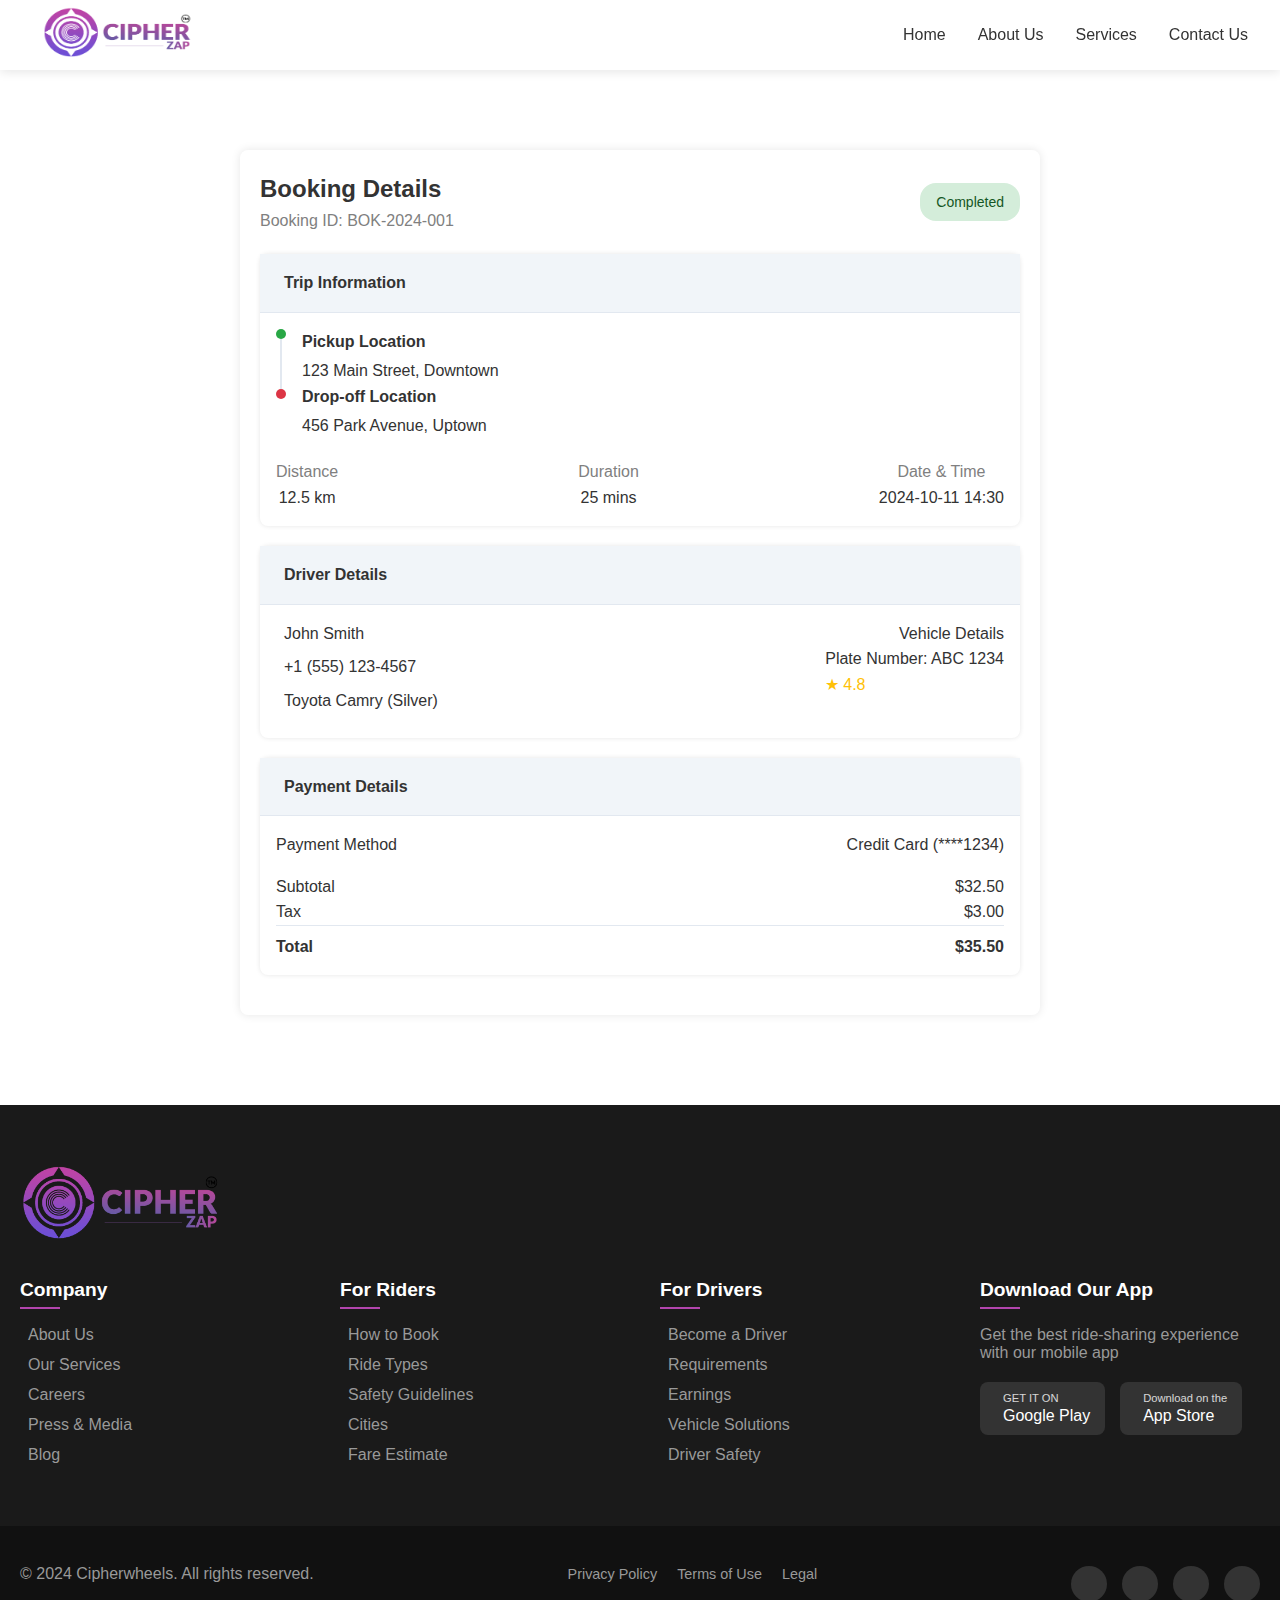
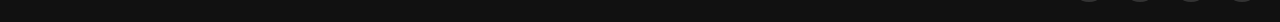
==== oderdetail.html @ d7871012 "first commit" ====
<!DOCTYPE html>
<html lang="en">
<head>
    <meta charset="UTF-8">
    <meta name="viewport" content="width=device-width, initial-scale=1.0">
    <title>cipher wheels</title>
    <link rel="stylesheet" href="styles.css">
</head>
<body>
     <!-- navbar section -->
     <nav class="wheels-navbar">
        <div class="wheels-navbar-container">
            <div class="wheels-navbar-logo">

             
                    <a href="index.html"  class="wheels-navbar-logo-text">
                    <img style="width: 150px; height: 50px;" src="./images/cipherwheels logo.png" alt="">
                </a>
            </div>

            <div class="wheels-navbar-links">
                <a href="#">Home</a>
                <a href="index.html#about-us">About Us</a>
                <a href="index.html#services">Services</a>
                <a href="contact.html">Contact Us</a>
            </div>

            <button class="wheels-navbar-hamburger">
                <span></span>
                <span></span>
                <span></span>
            </button>
        </div>
    </nav>
    <!-- navbar section -->
    <section class="booking-detail-container-main">
        <div class="booking-detail-container">
            <!-- Header Section -->
            <div class="booking-detail-header">
              <div>
                <h1>Booking Details</h1>
                <p class="booking-detail-booking-id">Booking ID: BOK-2024-001</p>
              </div>
              <div class="booking-detail-status booking-detail-completed">Completed</div>
            </div>
        
            <!-- Trip Details Card -->
            <div class="booking-detail-card">
              <div class="booking-detail-card-header">
                <i class="fas fa-map-pin"></i>
                <span>Trip Information</span>
              </div>
              <div class="booking-detail-card-content">
                <div class="booking-detail-trip-info">
                  <div class="booking-detail-trip-locations">
                    <div class="booking-detail-location-indicator">
                      <div class="booking-detail-dot booking-detail-green"></div>
                      <div class="booking-detail-line"></div>
                      <div class="booking-detail-dot booking-detail-red"></div>
                    </div>
                    <div class="booking-detail-location-details">
                      <div class="booking-detail-pickup">
                        <p class="booking-detail-location-label">Pickup Location</p>
                        <p>123 Main Street, Downtown</p>
                      </div>
                      <div class="booking-detail-dropoff">
                        <p class="booking-detail-location-label">Drop-off Location</p>
                        <p>456 Park Avenue, Uptown</p>
                      </div>
                    </div>
                  </div>
                  <div class="booking-detail-trip-summary">
                    <div class="booking-detail-summary-item">
                      <p class="booking-detail-label">Distance</p>
                      <p>12.5 km</p>
                    </div>
                    <div class="booking-detail-summary-item">
                      <p class="booking-detail-label">Duration</p>
                      <p>25 mins</p>
                    </div>
                    <div class="booking-detail-summary-item">
                      <p class="booking-detail-label">Date & Time</p>
                      <p>2024-10-11 14:30</p>
                    </div>
                  </div>
                </div>
              </div>
            </div>
        
            <!-- Driver Details Card -->
            <div class="booking-detail-card">
              <div class="booking-detail-card-header">
                <i class="fas fa-user"></i>
                <span>Driver Details</span>
              </div>
              <div class="booking-detail-card-content">
                <div class="booking-detail-driver-details">
                  <div class="booking-detail-driver-info">
                    <div class="booking-detail-driver-item">
                      <i class="fas fa-user"></i>
                      <span>John Smith</span>
                    </div>
                    <div class="booking-detail-driver-item">
                      <i class="fas fa-phone"></i>
                      <span>+1 (555) 123-4567</span>
                    </div>
                    <div class="booking-detail-driver-item">
                      <i class="fas fa-car"></i>
                      <span>Toyota Camry (Silver)</span>
                    </div>
                  </div>
                  <div class="booking-detail-vehicle-details">
                    <p class="booking-detail-label">Vehicle Details</p>
                    <p>Plate Number: ABC 1234</p>
                    <div class="booking-detail-rating">
                      <span class="booking-detail-star">★</span>
                      <span>4.8</span>
                    </div>
                  </div>
                </div>
              </div>
            </div>
        
            <!-- Payment Details Card -->
            <div class="booking-detail-card">
              <div class="booking-detail-card-header">
                <i class="fas fa-credit-card"></i>
                <span>Payment Details</span>
              </div>
              <div class="booking-detail-card-content">
                <div class="booking-detail-payment-info">
                  <div class="booking-detail-payment-method">
                    <span>Payment Method</span>
                    <span>Credit Card (****1234)</span>
                  </div>
                  <div class="booking-detail-payment-summary">
                    <div class="booking-detail-summary-item">
                      <span>Subtotal</span>
                      <span>$32.50</span>
                    </div>
                    <div class="booking-detail-summary-item">
                      <span>Tax</span>
                      <span>$3.00</span>
                    </div>
                    <div class="booking-detail-summary-item booking-detail-total">
                      <span>Total</span>
                      <span>$35.50</span>
                    </div>
                  </div>
                </div>
              </div>
            </div>
        
          </div>
    </section>

     <!-- footer section -->
     <footer class="footer">
        <div class="footer-container">
            <div class="footer-logo">


                <img style="width: 200px;" src="./images/cipherwheels logo.png" alt="">

            </div>

            <div class="footer-top">
                <div class="footer-column">
                    <h3>Company</h3>
                    <ul class="footer-links">
                        <li><a href="#"><i class="fas fa-chevron-right"></i>About Us</a></li>
                        <li><a href="#"><i class="fas fa-chevron-right"></i>Our Services</a></li>
                        <li><a href="#"><i class="fas fa-chevron-right"></i>Careers</a></li>
                        <li><a href="#"><i class="fas fa-chevron-right"></i>Press & Media</a></li>
                        <li><a href="#"><i class="fas fa-chevron-right"></i>Blog</a></li>
                    </ul>
                </div>

                <div class="footer-column">
                    <h3>For Riders</h3>
                    <ul class="footer-links">
                        <li><a href="#"><i class="fas fa-chevron-right"></i>How to Book</a></li>
                        <li><a href="#"><i class="fas fa-chevron-right"></i>Ride Types</a></li>
                        <li><a href="#"><i class="fas fa-chevron-right"></i>Safety Guidelines</a></li>
                        <li><a href="#"><i class="fas fa-chevron-right"></i>Cities</a></li>
                        <li><a href="#"><i class="fas fa-chevron-right"></i>Fare Estimate</a></li>
                    </ul>
                </div>

                <div class="footer-column">
                    <h3>For Drivers</h3>
                    <ul class="footer-links">
                        <li><a href="#"><i class="fas fa-chevron-right"></i>Become a Driver</a></li>
                        <li><a href="#"><i class="fas fa-chevron-right"></i>Requirements</a></li>
                        <li><a href="#"><i class="fas fa-chevron-right"></i>Earnings</a></li>
                        <li><a href="#"><i class="fas fa-chevron-right"></i>Vehicle Solutions</a></li>
                        <li><a href="#"><i class="fas fa-chevron-right"></i>Driver Safety</a></li>
                    </ul>
                </div>

                <div class="footer-column">
                    <h3>Download Our App</h3>
                    <p style="color: #999; margin-bottom: 15px;">Get the best ride-sharing experience with our mobile
                        app</p>
                    <div class="footer-app-downloads">
                        <a href="#" class="footer-app-button">
                            <i class="fab fa-google-play"></i>
                            <div class="footer-button-text">
                                <div class="footer-small-text">GET IT ON</div>
                                <div class="footer-large-text">Google Play</div>
                            </div>
                        </a>
                        <a href="#" class="footer-app-button">
                            <i class="fab fa-apple"></i>
                            <div class="footer-button-text">
                                <div class="footer-small-text">Download on the</div>
                                <div class="footer-large-text">App Store</div>
                            </div>
                        </a>
                    </div>
                </div>
            </div>
        </div>

        <div class="footer-bottom">
            <div class="footer-container">
                <div class="footer-bottom-content">
                    <p style="color: #999;">&copy; 2024 Cipherwheels. All rights reserved.</p>
                    <div class="footer-bottom-links">
                        <a href="#">Privacy Policy</a>
                        <a href="#">Terms of Use</a>
                        <a href="#">Legal</a>
                    </div>
                    <div class="footer-social-links">
                        <a href="#"><i class="fab fa-facebook-f"></i></a>
                        <a href="#"><i class="fab fa-twitter"></i></a>
                        <a href="#"><i class="fab fa-instagram"></i></a>
                        <a href="#"><i class="fab fa-linkedin-in"></i></a>
                    </div>
                </div>
            </div>
        </div>
    </footer>

    <!-- footer section -->
         <!-- navbar section -->
    <script>
        // Hamburger menu functionality
        const hamburger = document.querySelector('.wheels-navbar-hamburger');
        const navLinks = document.querySelector('.wheels-navbar-links');

        hamburger.addEventListener('click', () => {
            hamburger.classList.toggle('active');
            navLinks.classList.toggle('active');
        });

        // Scroll functionality
        let lastScroll = 0;
        const navbar = document.querySelector('.wheels-navbar');

        window.addEventListener('scroll', () => {
            const currentScroll = window.pageYOffset;

            if (currentScroll <= 0) {
                navbar.classList.remove('hidden');
                return;
            }

            if (currentScroll > lastScroll && !navbar.classList.contains('hidden')) {
                // Scrolling down
                navbar.classList.add('hidden');
            } else if (currentScroll < lastScroll && navbar.classList.contains('hidden')) {
                // Scrolling up
                navbar.classList.remove('hidden');
            }

            lastScroll = currentScroll;
        });
    </script>
    <!-- navbar section -->
</body>
</html>
---- styles.css ----
@import url('https://fonts.googleapis.com/css2?family=Poppins:wght@400;600;700&display=swap');

* {
    margin: 0;
    padding: 0;
    box-sizing: border-box;
}


body {
    font-family: Arial, sans-serif;
}

.wheels-navbar {
    position: fixed;
    top: 0;
    left: 0;
    width: 100%;
    background-color: white;
    box-shadow: 0 2px 10px rgba(0, 0, 0, 0.1);
    transition: transform 0.3s ease;
    z-index: 1000;
}

.wheels-navbar.hidden {
    transform: translateY(-100%);
}

.wheels-navbar-container {
    max-width: 1400px;
    margin: 0 auto;
    padding: 0 2rem;
    display: flex;
    justify-content: space-between;
    align-items: center;
    height: 70px;
}

.wheels-navbar-logo {
    display: flex;
    align-items: center;
}

.wheels-navbar-logo-circle {
    width: 48px;
    height: 48px;
    background-color: #6b46c1;
    border-radius: 50%;
    display: flex;
    align-items: center;
    justify-content: center;
}

.wheels-navbar-logo-inner {
    width: 32px;
    height: 32px;
    background-color: white;
    border-radius: 50%;
    display: flex;
    align-items: center;
    justify-content: center;
}

.wheels-navbar-logo-dot {
    width: 16px;
    height: 16px;
    background-color: #6b46c1;
    border-radius: 50%;
}

.wheels-navbar-logo-text {
    margin-left: 10px;
    text-decoration: none;
    font-size: 24px;
    font-weight: bold;
}

.wheels-navbar-cipher {
    color: #6b46c1;
}

.wheels-navbar-zap {
    color: #333;
}

.wheels-navbar-links {
    display: flex;
    gap: 2rem;
}

.wheels-navbar-links a {
    text-decoration: none;
    color: #333;
    font-weight: 500;
    transition: color 0.3s ease;
    position: relative;
}

.wheels-navbar-links a::after {
    content: '';
    position: absolute;
    bottom: -5px;
    left: 0;
    width: 0;
    height: 2px;
    background-color: #6b46c1;
    transition: width 0.3s ease;
}

.wheels-navbar-links a:hover {
    color: #6b46c1;
}

.wheels-navbar-links a:hover::after {
    width: 100%;
}

.wheels-navbar-hamburger {
    display: none;
    cursor: pointer;
    background: none;
    border: none;
    padding: 0.5rem;
}

.wheels-navbar-hamburger span {
    display: block;
    width: 25px;
    height: 3px;
    background-color: #333;
    margin: 5px 0;
    transition: all 0.3s ease;
}

@media (max-width: 768px) {
    .wheels-navbar-links {
        display: none;
        position: absolute;
        top: 70px;
        left: 0;
        right: 0;
        background-color: white;
        padding: 1rem;
        flex-direction: column;
        gap: 1rem;
        box-shadow: 0 2px 10px rgba(0, 0, 0, 0.1);
    }

    .wheels-navbar-links.active {
        display: flex;
    }

    .wheels-navbar-hamburger {
        display: block;
    }

    .wheels-navbar-hamburger.active span:nth-child(1) {
        transform: rotate(45deg) translate(5px, 5px);
    }

    .wheels-navbar-hamburger.active span:nth-child(2) {
        opacity: 0;
    }

    .wheels-navbar-hamburger.active span:nth-child(3) {
        transform: rotate(-45deg) translate(7px, -8px);
    }
}
/* navbar section */


/* header section */
.wheels-main-section{
    font-family: 'Poppins', sans-serif;
    background: url('./images/346533185_5d90555d-7201-4584-8909-64c77ae7b4ea.jpg') no-repeat center center fixed;
    background-size: cover;
    color: #333;
    position: relative;
    margin-top: 100px;
    overflow-x: hidden;
}

/* Overlay to make text more readable */
.wheels-overlay {
    position: absolute;
    top: 0;
    left: 0;
    width: 100%;
    height: 100%;
    background-color: rgba(255, 255, 255, 0.8); /* Slightly transparent white overlay */
    z-index: -1; /* Keeps it behind content */
}

.wheels-container {
    max-width: 1400px;
    margin: 0 auto;
    padding: 2rem;
    position: relative;
    z-index: 1;
}

/* Background Shapes */
.background-shape {
    position: absolute;
    border-radius: 50%;
    opacity: 0.2;
    z-index: -2;
}

.wheels-header {
    display: flex;
    justify-content: space-between;
    align-items: center;
    margin-bottom: 2rem;
}

.wheels-logo {
    font-size: 1.5rem;
    font-weight: 700;
    color: #4a4a4a;
}

.wheels-nav-links {
    display: flex;
    list-style: none;
}

.wheels-nav-links li {
    margin-left: 1.5rem;
}

.wheels-nav-links a {
    color: #4a4a4a;
    text-decoration: none;
    font-weight: 600;
}

.wheels-hero {
    display: flex;
    align-items: center;
    justify-content: space-between;
    margin-bottom: 3rem;
}

.wheels-hero-content {
    flex: 1;
    padding-right: 2rem;
}

.wheels-badge {
    display: inline-block;
    background-color: #e8f0fe;
    color: #4285f4;
    padding: 0.5rem 1rem;
    border-radius: 20px;
    font-size: 0.9rem;
    margin-bottom: 1rem;
}

.wheels-h1 {
    font-size: 3rem;
    margin-bottom: 1rem;
    line-height: 1.2;
}

.wheels-h1 span {
    color: #4285f4;
}

.wheels-hero p {
    color: #666;
    margin-bottom: 2rem;
}

.wheels-cta-buttons {
    display: flex;
    gap: 1rem;
}

.wheels-btn {
    padding: 0.8rem 1.5rem;
    border-radius: 8px;
    font-weight: 600;
    text-decoration: none;
    transition: all 0.3s ease;
}

.wheels-btn-primary {
    background-color: #4285f4;
    color: white;
    border: none;
    cursor: pointer;
}

.wheels-btn-secondary {
    background-color: transparent;
    color: #4285f4;
    border: 2px solid #4285f4;
}

.wheels-hero-image {
    flex: 1;
    display: flex;
    justify-content: center;
    align-items: center;
    position: relative;
}

.wheels-hero-image img {
    max-width: 100%;
    height: auto;
}


.wheels-booking-section {
    background-color: white;
    border-radius: 12px;
    padding: 2rem;
    box-shadow: 0 4px 6px rgba(0, 0, 0, 0.1);
    margin-top: 4rem;
}

.wheels-booking-form {
    display: grid;
    grid-template-columns: repeat(auto-fit, minmax(250px, 1fr));
    gap: 1.5rem;
}

.wheels-form-group {
    display: flex;
    flex-direction: column;
}

.wheels-form-group label {
    margin-bottom: 0.5rem;
    font-weight: 600;
    color: #4a4a4a;
}

.wheels-form-group input, .wheels-form-group select {
    padding: 0.8rem;
    border: 1px solid #ddd;
    border-radius: 8px;
    font-size: 1rem;
    font-family: 'Poppins', sans-serif;
}

.wheels-form-group input:focus, .wheels-form-group select:focus {
    border-color: #4285f4;
    outline: none;
}

.wheels-submit-btn {
    background-color: #4285f4;
    color: white;
    padding: 1rem;
    border: none;

    border-radius: 8px;
    font-size: 1.2rem;
    font-weight: 600;
    cursor: pointer;
    transition: background-color 0.3s ease;
}

.wheels-submit-btn:hover {
    background-color: #357ae8;
}

@media (max-width: 768px) {
    .wheels-hero {
        flex-direction: column;
    }

    .wheels-hero-content, .wheels-hero-image {
        width: 100%;
        padding-right: 0;
        margin-bottom: 2rem;
    }

    .wheels-booking-form {
        grid-template-columns: 1fr;
    }

    .background-shape {
        display: none;
    }
}

/* header section */

/* service section */
/* .service-wheels-features-section-main {

    background-image: url('./images/mapbackground.jpg'); 
    background-size: cover;
    background-position: center; 
    background-repeat: no-repeat; 
} */
.service-wheels-features-section-mian{
    background-color: rgb(240, 240, 240);
}
.service-wheels-features-section {
    max-width: 1400px;

    margin: 0rem auto;
    font-family: Arial, sans-serif;
    line-height: 1.6;
    padding: 2rem;

    border-radius: 10px;

}
.service-wheels-features-grid {
    display: flex;
    flex-wrap: wrap;
    justify-content: space-between;
    gap: 1rem;
}
.service-wheels-feature-item {
    flex: 1 1 calc(25% - 1rem);
    display: flex;
    flex-direction: column;
    align-items: center;
    text-align: center;
    background-color: #fff;
    border-radius: 8px;
    padding: 1.5rem;
    box-shadow: 0 4px 6px rgba(0, 0, 0, 0.1);
    transition: all 0.3s ease;
}
.service-wheels-feature-item:hover {
    transform: translateY(-5px);
    box-shadow: 0 6px 12px rgba(178, 69, 173, 0.2);
}
.service-wheels-feature-icon {
    font-size: 2.5rem;
    color: #b245ad;
    margin-bottom: 1rem;
}
.service-wheels-feature-content h3 {
    color: #b245ad;
    margin-bottom: 0.5rem;
}
.service-wheels-feature-content p {
    color: #666;
    font-size: 0.9rem;
}
@media (max-width: 1200px) {
    .service-wheels-feature-item {
        flex: 1 1 calc(50% - 1rem);
    }
}
@media (max-width: 768px) {
    .service-wheels-feature-item {
        flex: 1 1 100%;
    }
}

/* service section */

/* about section */

.about-us-wheel-section {
    padding: 100px 0;
    background: linear-gradient(to bottom, #ffffff, #f8f9fa);
    overflow: hidden;
}

.about-us-wheel-container {
    max-width: 1400px;
    margin: 0 auto;
    padding: 0 30px;
}

.about-us-wheel-wrapper {
    display: flex;
    align-items: center;
    gap: 70px;
    position: relative;
}

.about-us-wheel-image {
    flex: 1;
    max-width: 50%;
    position: relative;
}

.about-us-wheel-image::after {
    content: '';
    position: absolute;
    top: 30px;
    left: 30px;
    width: 100%;
    height: 100%;
    background: #276EF1;
    border-radius: 15px;
    z-index: -1;
    opacity: 0.1;
}

.about-us-wheel-image img {
    width: 100%;
    height: auto;
    border-radius: 15px;

    transition: transform 0.3s ease;
}

.about-us-wheel-image:hover img {
    transform: translateY(-10px);
}

.about-us-wheel-content {
    flex: 1;
}

.about-us-wheel-subtitle {
    font-size: 18px;
    color: #276EF1;
    font-weight: 600;
    margin-bottom: 15px;
    text-transform: uppercase;
    letter-spacing: 2px;
}

.about-us-wheel-content h2 {
    font-size: 48px;
    color: #1c1c1c;
    margin-bottom: 25px;
    font-weight: 700;
    line-height: 1.2;
}

.about-us-wheel-content p {
    font-size: 18px;
    color: #555;
    line-height: 1.8;
    margin-bottom: 25px;
}

.about-us-wheel-stats-container {
    display: grid;
    grid-template-columns: repeat(3, 1fr);
    gap: 30px;
    margin: 40px 0;
}

.about-us-wheel-stat-item {
    text-align: center;
    padding: 25px;
    background: white;
    border-radius: 15px;
    box-shadow: 0 10px 30px rgba(0, 0, 0, 0.05);
    transition: transform 0.3s ease;
}

.about-us-wheel-stat-item:hover {
    transform: translateY(-5px);
}

.about-us-wheel-stat-number {
    font-size: 36px;
    font-weight: 700;
    color: #276EF1;
    margin-bottom: 10px;
}

.about-us-wheel-stat-label {
    font-size: 16px;
    color: #666;
    font-weight: 500;
}

.about-us-wheel-feature-list {
    list-style: none;
    margin-top: 40px;
    display: grid;
    grid-template-columns: repeat(2, 1fr);
    gap: 25px;
}

.about-us-wheel-feature-item {
    display: flex;
    align-items: center;
    padding: 20px;
    background: white;
    border-radius: 12px;
    box-shadow: 0 8px 24px rgba(0, 0, 0, 0.05);
    transition: all 0.3s ease;
}

.about-us-wheel-feature-item:hover {
    transform: translateY(-5px);
    box-shadow: 0 12px 30px rgba(0, 0, 0, 0.1);
}

.about-us-wheel-feature-icon {
    width: 50px;
    height: 50px;
    background-color: #276EF1;
    border-radius: 12px;
    display: flex;
    align-items: center;
    justify-content: center;
    margin-right: 15px;
}

.about-us-wheel-feature-icon i {
    color: white;
    font-size: 24px;
}

.about-us-wheel-feature-text {
    font-size: 16px;
    color: #333;
    font-weight: 500;
}

.about-us-wheel-cta-button {
    display: inline-block;
    margin-top: 30px;
    padding: 15px 35px;
    background: #276EF1;
    color: white;
    text-decoration: none;
    border-radius: 30px;
    font-weight: 600;
    transition: all 0.3s ease;
    box-shadow: 0 10px 20px rgba(39, 110, 241, 0.2);
}

.about-us-wheel-cta-button:hover {
    background: #1b5cd4;
    transform: translateY(-2px);
    box-shadow: 0 15px 25px rgba(39, 110, 241, 0.3);
}

/* Responsive Design */
@media (max-width: 1200px) {
    .about-us-wheel-feature-list {
        grid-template-columns: 1fr;
    }
}

@media (max-width: 968px) {
    .about-us-wheel-wrapper {
        flex-direction: column;
        gap: 50px;
    }

    .about-us-wheel-image {
        max-width: 80%;
        order: 1;
    }

    .about-us-wheel-content {
        order: 2;
        text-align: center;
    }

    .about-us-wheel-stats-container {
        grid-template-columns: repeat(2, 1fr);
    }

    .about-us-wheel-feature-item {
        justify-content: center;
    }
}

@media (max-width: 576px) {
    .about-us-wheel-section {
        padding: 60px 0;
    }

    .about-us-wheel-content h2 {
        font-size: 36px;
    }

    .about-us-wheel-content p {
        font-size: 16px;
    }

    .about-us-wheel-stats-container {
        grid-template-columns: 1fr;
    }

    .about-us-wheel-image {
        max-width: 100%;
    }

    .about-us-wheel-subtitle {
        font-size: 16px;
    }
}

/* about section */

/* review section */
.wheels-cus-review-section {
    max-width: 100%;
    padding: 60px 20px;
    background: linear-gradient(135deg, #442c47, #721081);
}
.wheels-cus-review-container {
    max-width: 1400px;
    margin: 0 auto;
    overflow: hidden;
}
.wheels-cus-review-slider {
    display: flex;
    transition: transform 0.3s ease;
    cursor: grab;
}
.wheels-cus-review-slider:active {
    cursor: grabbing;
}
.wheels-cus-review-card {
    flex: 0 0 300px;
    margin-right: 20px;
    background-color: white;
    border-radius: 15px;
    box-shadow: 0 10px 20px rgba(0, 0, 0, 0.1);
    padding: 25px;
    transition: transform 0.3s ease, box-shadow 0.3s ease;
}
.wheels-cus-review-card:hover {
    transform: translateY(-5px);
    box-shadow: 0 15px 30px rgba(0, 0, 0, 0.2);
}
.wheels-cus-review-card img {
    width: 80px;
    height: 80px;
    border-radius: 50%;
    object-fit: cover;
    margin-bottom: 15px;
    border: 3px solid #7b1fa2;
}
.wheels-cus-review-card h3 {
    margin: 0 0 10px 0;
    color: #4a148c;
    font-size: 1.2em;
}
.wheels-cus-review-card p {
    color: #666;
    font-size: 0.9em;
    line-height: 1.6;
}
.wheels-cus-stars {
    color: #ffd700;
    font-size: 1.2em;
    margin-bottom: 10px;
}
.wheels-cus-section-title {
    text-align: center;
    color: white;
    font-size: 2.5em;
    margin-bottom: 40px;
    text-shadow: 2px 2px 4px rgba(0,0,0,0.1);
}
.wheels-cus-nav-buttons {
    display: flex;
    justify-content: center;
    margin-top: 30px;
}
.wheels-cus-nav-button {
    background-color: white;
    border: none;
    color: #4a148c;
    font-size: 1.5em;
    padding: 10px 20px;
    margin: 0 10px;
    border-radius: 25px;
    cursor: pointer;
    transition: background-color 0.3s ease, transform 0.3s ease;
}
.wheels-cus-nav-button:hover {
    background-color: #f3e5f5;
    transform: scale(1.05);
}
/* review section */


/* vehicle section */

.vehicle-modal-booking-section {
    padding: 40px 0;
 
}

.vehicle-modal-container {
    max-width: 1400px;
    margin: 0 auto;
    padding: 0 20px;
}

.vehicle-modal-section-header {
    text-align: center;
    margin-bottom: 50px;
}

.vehicle-modal-section-header h2 {
    font-size: 2.5rem;
    color: #333;
    margin-bottom: 15px;
}

.vehicle-modal-section-header p {
    color: #666;
    font-size: 1.1rem;
}

.swiper {
    padding: 20px 10px 40px;
}

.vehicle-modal-card {
    background: white;
    border-radius: 15px;
    overflow: hidden;
    box-shadow: 0 5px 15px rgba(0,0,0,0.1);
    transition: transform 0.3s ease;
}

.vehicle-modal-card:hover {
    transform: translateY(-5px);
}

.vehicle-modal-image {
    height: 200px;
    position: relative;
    overflow: hidden;
}

.vehicle-modal-image img {
    width: 100%;
    height: 100%;
    object-fit: cover;
}

.vehicle-modal-type {
    position: absolute;
    top: 15px;
    right: 15px;
    background: rgba(178, 69, 173, 0.9);
    color: white;
    padding: 5px 15px;
    border-radius: 20px;
    font-size: 0.9rem;
}

.vehicle-modal-details {
    padding: 20px;
}

.vehicle-modal-name {
    font-size: 1.4rem;
    color: #333;
    margin-bottom: 10px;
}

.vehicle-modal-features {
    display: grid;
    grid-template-columns: repeat(2, 1fr);
    gap: 15px;
    margin-bottom: 20px;
}

.vehicle-modal-feature {
    display: flex;
    align-items: center;
    color: #666;
}

.vehicle-modal-feature i {
    color: #b245ad;
    margin-right: 8px;
}

.vehicle-modal-price-book {
    display: flex;
    justify-content: space-between;
    align-items: center;
    padding-top: 15px;
    border-top: 1px solid #eee;
}

.vehicle-modal-price {
    color: #333;
}

.vehicle-modal-amount {
    font-size: 1.4rem;
    font-weight: bold;
    color: #b245ad;
}

.vehicle-modal-book-button {
    background: #b245ad;
    color: white;
    border: none;
    text-decoration: none;
    padding: 10px 25px;
    border-radius: 25px;
    cursor: pointer;
    transition: all 0.3s ease;
    display: flex;
    align-items: center;
    gap: 8px;
}

.vehicle-modal-book-button:hover {
    background: #9a3b94;
    transform: translateY(-2px);
}

.swiper-pagination-bullet-active {
    background: #b245ad;
}

.swiper-button-next,
.swiper-button-prev {
    color: #b245ad;
}

@media (max-width: 768px) {
    .vehicle-modal-section-header h2 {
        font-size: 2rem;
    }

    .vehicle-modal-features {
        grid-template-columns: 1fr;
    }
}
/* vehicle section */



/* our services */
@import url('https://fonts.googleapis.com/css2?family=Poppins:wght@300;400;600;700&display=swap');

:root {
    --primary-color: #6200ea;
    --secondary-color: #b388ff;
    --text-color: #333;
    --bg-color: #f4f7f9;
}

/* body {
    font-family: 'Poppins', sans-serif;
    margin: 0;
    padding: 0;
    background-color: var(--bg-color);
    color: var(--text-color);
} */

.cipher-wheels-services-section {
    max-width: 1400px;
    margin: 0 auto;

    padding: 80px 20px;
}

.cipher-wheels-section-header {
    text-align: center;
    margin-bottom: 60px;
}

.cipher-wheels-section-title {
    font-size: 3em;
    font-weight: 700;
    color: var(--primary-color);
    margin-bottom: 20px;
}

.cipher-wheels-section-subtitle {
    font-size: 1.2em;
    color: var(--text-color);
    max-width: 600px;
    margin: 0 auto;
}

.cipher-wheels-services-grid {
    display: grid;
    margin-bottom: 30px;
    grid-template-columns: repeat(auto-fit, minmax(300px, 1fr));
    gap: 30px;
}

.cipher-wheels-service-card {
    background-color: #fff;
    border-radius: 20px;
    overflow: hidden;
    box-shadow: 0 10px 30px rgba(0,0,0,0.1);
    transition: transform 0.3s ease, box-shadow 0.3s ease;
    position: relative;
}

.cipher-wheels-service-card:hover {
    transform: translateY(-10px);
    box-shadow: 0 15px 40px rgba(0,0,0,0.2);
}

.cipher-wheels-service-icon {
    position: absolute;
    top: 20px;
    right: 20px;
    font-size: 2.5em;
    color: var(--secondary-color);
}

.cipher-wheels-service-content {
    padding: 30px;
}

.cipher-wheels-service-title {
    font-size: 1.6em;
    font-weight: 600;
    color: var(--primary-color);
    margin-bottom: 15px;
}

.cipher-wheels-service-description {
    font-size: 1em;
    color: var(--text-color);
    line-height: 1.6;
}

.cipher-wheels-service-link {
    display: inline-block;
    margin-top: 20px;
    color: var(--primary-color);
    text-decoration: none;
    font-weight: 600;
    transition: color 0.3s ease;
}

.cipher-wheels-service-link:hover {
    color: var(--secondary-color);
}

@media (max-width: 768px) {
    .cipher-wheels-services-grid {
        grid-template-columns: 1fr;
    }
}


/* blog section */
.blog-section {
    max-width: 1400px;
    margin: 40px auto;
    padding: 0 20px;
    margin-top: 80px;
}

.blog-section-header {
    text-align: center;
    margin-bottom: 50px;
}

.blog-section-header h2 {
    font-size: 2.5rem;
    color: #333;
    margin-bottom: 15px;
}

.blog-section-header p {
    color: #666;
    font-size: 1.1rem;
    max-width: 600px;
    margin: 0 auto;
}

.blog-grid {
    display: grid;
    grid-template-columns: repeat(auto-fit, minmax(300px, 1fr));
    gap: 30px;
    margin-bottom: 40px;
}

.blog-card {
    background: white;
    border-radius: 12px;
    overflow: hidden;
    box-shadow: 0 4px 15px rgba(0, 0, 0, 0.1);
    transition: transform 0.3s ease;
}

.blog-card:hover {
    transform: translateY(-5px);
}

.blog-card-image {
    height: 200px;
    overflow: hidden;
    position: relative;
}

.blog-card-image img {
    width: 100%;
    height: 100%;
    object-fit: cover;
}

.blog-card-category {
    position: absolute;
    top: 15px;
    left: 15px;
    background: #ffeb3b;
    padding: 5px 15px;
    border-radius: 20px;
    color: #333;
    font-weight: 500;
    font-size: 0.9rem;
}

.blog-card-content {
    padding: 20px;
}

.blog-card-date {
    color: #666;
    font-size: 0.9rem;
    margin-bottom: 10px;
    display: flex;
    align-items: center;
}

.blog-card-date i {
    margin-right: 5px;
    color: #2196f3;
}

.blog-card-title {
    font-size: 1.3rem;
    color: #333;
    margin-bottom: 12px;
    line-height: 1.4;
}

.blog-card-excerpt {
    color: #666;
    font-size: 0.95rem;
    line-height: 1.6;
    margin-bottom: 20px;
}

.blog-card-footer {
    display: flex;
    justify-content: space-between;
    align-items: center;
    padding-top: 15px;
    border-top: 1px solid #eee;
}

.blog-read-more {
    color: #2196f3;
    text-decoration: none;
    font-weight: 500;
    display: flex;
    align-items: center;
}

.blog-read-more i {
    margin-left: 5px;
    transition: transform 0.3s ease;
}

.blog-read-more:hover i {
    transform: translateX(5px);
}

.blog-social-share {
    display: flex;
    gap: 10px;
}

.blog-share-icon {
    width: 30px;
    height: 30px;
    text-decoration: none;
    border-radius: 50%;
    display: flex;
    align-items: center;
    justify-content: center;
    color: white;
    font-size: 0.9rem;
    transition: transform 0.3s ease;
}

.blog-share-icon:hover {
    transform: scale(1.1);
}

.blog-facebook { background: #1877f2; }
.blog-twitter { background: #1da1f2; }
.blog-linkedin { background: #0077b5; }

.blog-load-more {
    display: block;
    width: 200px;
    margin: 40px auto;
    padding: 15px 30px;
    background: #2196f3;
    color: white;
    border: none;
    border-radius: 25px;
    font-size: 1rem;
    cursor: pointer;
    transition: all 0.3s ease;
}

.blog-load-more:hover {
    background: #1976d2;
    transform: translateY(-2px);
    box-shadow: 0 5px 15px rgba(33, 150, 243, 0.3);
}

@media (max-width: 768px) {
    .blog-section-header h2 {
        font-size: 2rem;
    }

    .blog-grid {
        grid-template-columns: 1fr;
    }
}

/* blog section */

/* footer section  */
.footer {
    background: #1a1a1a;
    color: #fff;
    padding: 60px 0 0;
}

.footer-container {
    max-width: 1350px;
    margin: 0 auto;
    padding: 0 20px;
}

.footer-logo {
    margin-bottom: 40px;
    display: flex;
    align-items: center;
}

.footer-logo-circle {
    width: 48px;
    height: 48px;
    background-color: #b245ad;
    border-radius: 50%;
    display: flex;
    align-items: center;
    justify-content: center;
    margin-right: 15px;
}

.footer-logo-inner {
    width: 32px;
    height: 32px;
    background-color: white;
    border-radius: 50%;
    display: flex;
    align-items: center;
    justify-content: center;
}

.footer-logo-dot {
    width: 16px;
    height: 16px;
    background-color: #b245ad;
    border-radius: 50%;
}

.footer-logo-text {
    font-size: 24px;
    font-weight: bold;
}

.footer-logo-text .footer-highlight {
    color: #b245ad;
}

.footer-top {
    display: grid;
    grid-template-columns: repeat(auto-fit, minmax(250px, 1fr));
    gap: 40px;
    margin-bottom: 50px;
}

.footer-column h3 {
    color: #fff;
    font-size: 1.2rem;
    margin-bottom: 25px;
    position: relative;
}

.footer-column h3::after {
    content: '';
    position: absolute;
    left: 0;
    bottom: -8px;
    width: 40px;
    height: 2px;
    background: #b245ad;
}

.footer-links {
    list-style: none;
}

.footer-links li {
    margin-bottom: 12px;
}

.footer-links a {
    color: #999;
    text-decoration: none;
    transition: color 0.3s ease;
    display: flex;
    align-items: center;
}

.footer-links a i {
    margin-right: 8px;
    font-size: 14px;
}

.footer-links a:hover {
    color: #b245ad;
}

.footer-app-downloads {
    display: flex;
    gap: 15px;
    margin-top: 20px;
}

.footer-app-button {
    background: #333;
    border-radius: 8px;
    padding: 10px 15px;
    display: flex;
    align-items: center;
    text-decoration: none;
    color: white;
    transition: background 0.3s ease;
}

.footer-app-button:hover {
    background: #b245ad;
}

.footer-app-button i {
    font-size: 24px;
    margin-right: 8px;
}

.footer-app-button .footer-button-text {
    line-height: 1.2;
}

.footer-app-button .footer-small-text {
    font-size: 0.7rem;
    opacity: 0.8;
}

.footer-app-button .footer-large-text {
    font-size: 1rem;
    font-weight: 500;
}

.footer-social-links {
    display: flex;
    gap: 15px;
    margin-top: 20px;
}

.footer-social-links a {
    width: 36px;
    height: 36px;
    border-radius: 50%;
    background: #333;
    display: flex;
    align-items: center;
    justify-content: center;
    color: white;
    text-decoration: none;
    transition: all 0.3s ease;
}

.footer-social-links a:hover {
    background: #b245ad;
    transform: translateY(-3px);
}

.footer-bottom {
    background: #111;
    padding: 20px 0;
    margin-top: 40px;
}

.footer-bottom-content {
    display: flex;
    justify-content: space-between;
    align-items: center;
    flex-wrap: wrap;
    gap: 20px;
}

.footer-bottom-links {
    display: flex;
    gap: 20px;
    flex-wrap: wrap;
}

.footer-bottom-links a {
    color: #999;
    text-decoration: none;
    font-size: 0.9rem;
    transition: color 0.3s ease;
}

.footer-bottom-links a:hover {
    color: #b245ad;
}

@media (max-width: 768px) {
    .footer-bottom-content {
        flex-direction: column;
        text-align: center;
    }

    .footer-bottom-links {
        justify-content: center;
    }

    .footer-newsletter-form {
        flex-direction: column;
    }

    .footer-app-downloads {
        flex-direction: column;
    }

    .footer-logo {
        justify-content: center;
    }
}

/* footer section */

/* contact page */

.contact-wheels-conatiner-main {
    min-height: 100vh;
    margin-top: 50px;
    background-image: url('./images/contact.jpg');
    background-size: cover;
    background-position: center;
    background-attachment: fixed;
    padding: 40px 20px;
    position: relative;
}

.contact-wheels-conatiner-main::before {
    content: '';
    position: absolute;
    top: 0;
    left: 0;
    width: 100%;
    height: 100%;
    background: linear-gradient(45deg, rgba(0,0,0,0.7), rgba(0,0,0,0.3));
    z-index: 1;
}

.contact-wheels-container {
    position: relative;
    z-index: 2;
    max-width: 1300px;
    margin: 0 auto;
}

.contact-wheels-contact-title {
    text-align: center;
    margin-bottom: 50px;
    color: white;
}

.contact-wheels-contact-title h1 {
    font-size: 42px;
    margin-bottom: 15px;
    text-shadow: 2px 2px 4px rgba(0,0,0,0.3);
}

.contact-wheels-contact-title .contact-wheels-divider {
    width: 60px;
    height: 4px;
    background-color: #a94dbb;
    margin: 0 auto;
}

.contact-wheels-content-wrapper {
    display: grid;
    grid-template-columns: 1fr 350px;
    gap: 50px;
}

.contact-wheels-contact-form {
    background: rgba(255, 255, 255, 0.1);
    backdrop-filter: blur(10px);
    -webkit-backdrop-filter: blur(10px);
    padding: 40px;
    border-radius: 20px;
    box-shadow: 0 8px 32px rgba(0, 0, 0, 0.1);
    border: 1px solid rgba(255, 255, 255, 0.2);
}

.contact-wheels-form-group {
    margin-bottom: 25px;
}

.contact-wheels-form-group label {
    display: block;
    margin-bottom: 8px;
    color: white;
    font-weight: 500;
    text-shadow: 1px 1px 2px rgba(0,0,0,0.2);
}

.contact-wheels-form-group input,
.contact-wheels-form-group textarea {
    width: 100%;
    padding: 12px 15px;
    background: rgba(255, 255, 255, 0.1);
    border: 1px solid rgba(255, 255, 255, 0.2);
    border-radius: 10px;
    color: white;
    font-size: 16px;
    transition: all 0.3s ease;
    backdrop-filter: blur(5px);
    -webkit-backdrop-filter: blur(5px);
}

.contact-wheels-form-group input::placeholder,
.contact-wheels-form-group textarea::placeholder {
    color: rgba(255, 255, 255, 0.7);
}

.contact-wheels-form-group input:focus,
.contact-wheels-form-group textarea:focus {
    background: rgba(255, 255, 255, 0.15);
    border-color: #a94dbb;
    outline: none;
}

.contact-wheels-form-group textarea {
    height: 150px;
    resize: vertical;
}

.contact-wheels-send-btn {
    background: #a94dbb;
    color: white;
    border: none;
    padding: 15px 35px;
    border-radius: 10px;
    font-size: 16px;
    cursor: pointer;
    transition: all 0.3s ease;
    display: inline-flex;
    align-items: center;
    gap: 8px;
}

.contact-wheels-send-btn:hover {
    background: #8e3e9d;
    transform: translateY(-2px);
}

.contact-wheels-contact-info {
    background: rgba(255, 255, 255, 0.1);
    backdrop-filter: blur(10px);
    -webkit-backdrop-filter: blur(10px);
    padding: 30px;
    border-radius: 20px;
    box-shadow: 0 8px 32px rgba(0, 0, 0, 0.1);
    border: 1px solid rgba(255, 255, 255, 0.2);
}

.contact-wheels-info-item {
    margin-bottom: 25px;
    text-align: center;
    color: white;
}

.contact-wheels-info-item:last-child {
    margin-bottom: 0;
}

.contact-wheels-info-item .contact-wheels-icon {
    color: #a94dbb;
    margin-bottom: 10px;
    background: rgba(255, 255, 255, 0.1);
    width: 50px;
    height: 50px;
    border-radius: 50%;
    display: flex;
    align-items: center;
    justify-content: center;
    margin: 0 auto 15px;
}

.contact-wheels-info-item p {
    line-height: 1.6;
    text-shadow: 1px 1px 2px rgba(0,0,0,0.2);
}

.contact-wheels-info-item a {
    color: white;
    text-decoration: none;
    transition: color 0.3s;
}

.contact-wheels-info-item a:hover {
    color: #a94dbb;
}

@media (max-width: 968px) {
    .contact-wheels-content-wrapper {
        grid-template-columns: 1fr;
    }

    .contact-wheels-contact-info {
        order: -1;
    }
}

@media (max-width: 576px) {
    .contact-wheels-contact-form,
    .contact-wheels-contact-info {
        padding: 20px;
    }

    .contact-wheels-contact-title h1 {
        font-size: 32px;
    }

   .contact-wheels-conatiner-main {
        padding: 20px;
    }
}

/* Custom scrollbar for webkit browsers */
::-webkit-scrollbar {
    width: 10px;
}

::-webkit-scrollbar-track {
    background: rgba(255, 255, 255, 0.1);
}

::-webkit-scrollbar-thumb {
    background: rgba(169, 77, 187, 0.5);
    border-radius: 5px;
}

::-webkit-scrollbar-thumb:hover {
    background: rgba(169, 77, 187, 0.7);
}

/* contact us */
/* oder us */
.order-detail-container-main{
    font-family: Arial, sans-serif;
    background-color: #f0f0f0;
    margin: 0;
    padding: 0;
    display: flex;
    justify-content: center;
    align-items: center;
    min-height: 100vh;
}

.order-detail-container {
    width: 100%;
    max-width: 600px;
    padding: 20px;
}

.order-detail-card {
    background-color: white;
    border-radius: 8px;
    box-shadow: 0 4px 6px rgba(0, 0, 0, 0.1);
    overflow: hidden;
}

.order-detail-card-header {
    background-color: #f8f9fa;
    padding: 20px;
    border-bottom: 1px solid #e9ecef;
}

.order-detail-card-title {
    font-size: 24px;
    font-weight: bold;
    text-align: center;
    margin: 0;
}

.order-detail-card-content {
    padding: 20px;
}

form {
    display: flex;
    flex-direction: column;
    gap: 20px;
}

.order-detail-form-group {
    display: flex;
    flex-direction: column;
    gap: 8px;
}

label {
    display: flex;
    align-items: center;
    gap: 8px;
    font-weight: bold;
}

.order-detail-icon {
    font-size: 20px;
    color: #6c757d;
}

input,
select {
    width: 97%;
    padding: 10px;
    border: 1px solid #ced4da;
    border-radius: 4px;
    font-size: 16px;
}

.order-detail-date-time-group {
    display: flex;
    gap: 10px;
}

.order-detail-date-time-group input {
    flex: 1;
}

.order-detail-button {
    background-color: #007bff;
    color: white;
    border: none;
    padding: 12px;
    border-radius: 4px;
    font-size: 18px;
    cursor: pointer;
    transition: background-color 0.3s;
}

.order-detail-button:hover {
    background-color: #0056b3;
}

/* oder us */

/* oder detail us */

.booking-detail-container-main {
    font-family: Arial, sans-serif;

    color: #333;
    line-height: 1.6;

}
.booking-detail-container {
    max-width: 800px;
    margin: 20px auto;
    margin-bottom: 90px;
    margin-top: 150px;
    padding: 20px;
    background-color: #fff;
    border-radius: 8px;
    box-shadow: 0 0 10px rgba(0, 0, 0, 0.1);
  }

  .booking-detail-header {
    display: flex;
    justify-content: space-between;
    align-items: center;
    margin-bottom: 20px;
  }

  .booking-detail-header h1 {
    font-size: 24px;
  }

  .booking-detail-header .booking-detail-booking-id {
    color: gray;
  }

  .booking-detail-status {
    padding: 8px 16px;
    border-radius: 16px;
    font-size: 14px;
  }

  .booking-detail-status.booking-detail-completed {
    background-color: #d4edda;
    color: #155724;
  }

  .booking-detail-card {
    background-color: #fff;
    border-radius: 8px;
    margin-bottom: 20px;
    box-shadow: 0 0 5px rgba(0, 0, 0, 0.1);
  }

  .booking-detail-card-header {
    display: flex;
    align-items: center;
    padding: 16px;
    background-color: #f1f5f9;
    border-bottom: 1px solid #e2e8f0;
    font-weight: bold;
  }

  .booking-detail-card-header i {
    margin-right: 8px;
  }

  .booking-detail-card-content {
    padding: 16px;
  }

  .booking-detail-trip-info {
    display: flex;
    flex-direction: column;
  }

  .booking-detail-trip-locations {
    display: flex;
    align-items: flex-start;
  }

  .booking-detail-location-indicator {
    display: flex;
    flex-direction: column;
    align-items: center;
    margin-right: 16px;
  }

  .booking-detail-dot {
    width: 10px;
    height: 10px;
    border-radius: 50%;
  }

  .booking-detail-dot.booking-detail-green {
    background-color: #28a745;
  }

  .booking-detail-dot.booking-detail-red {
    background-color: #dc3545;
  }

  .booking-detail-line {
    width: 2px;
    height: 50px;
    background-color: #e2e8f0;
  }

  .booking-detail-location-details {
    display: flex;
    flex-direction: column;
  }

  .booking-detail-location-label {
    font-weight: bold;
    margin-bottom: 4px;
  }

  .booking-detail-trip-summary {
    display: flex;
    justify-content: space-between;
    margin-top: 20px;
  }

  .booking-detail-summary-item {
    text-align: center;
  }

  .booking-detail-summary-item .booking-detail-label {
    color: gray;
  }

  .booking-detail-driver-details {
    display: flex;
    justify-content: space-between;
  }

  .booking-detail-driver-info .booking-detail-driver-item {
    display: flex;
    align-items: center;
    margin-bottom: 8px;
  }

  .booking-detail-driver-item i {
    margin-right: 8px;
  }

  .booking-detail-vehicle-details {
    text-align: right;
  }

  .booking-detail-rating {
    color: #ffc107;
    display: flex;
    align-items: center;
  }

  .booking-detail-rating .booking-detail-star {
    margin-right: 4px;
  }

  .booking-detail-payment-info {
    display: flex;
    flex-direction: column;
  }

  .booking-detail-payment-method {
    display: flex;
    justify-content: space-between;
    padding-bottom: 16px;
  }

  .booking-detail-payment-summary .booking-detail-summary-item {
    display: flex;
    justify-content: space-between;
  }

  .booking-detail-payment-summary .booking-detail-total {
    font-weight: bold;
    border-top: 1px solid #e2e8f0;
    padding-top: 8px;
  }

/* oder detail us */
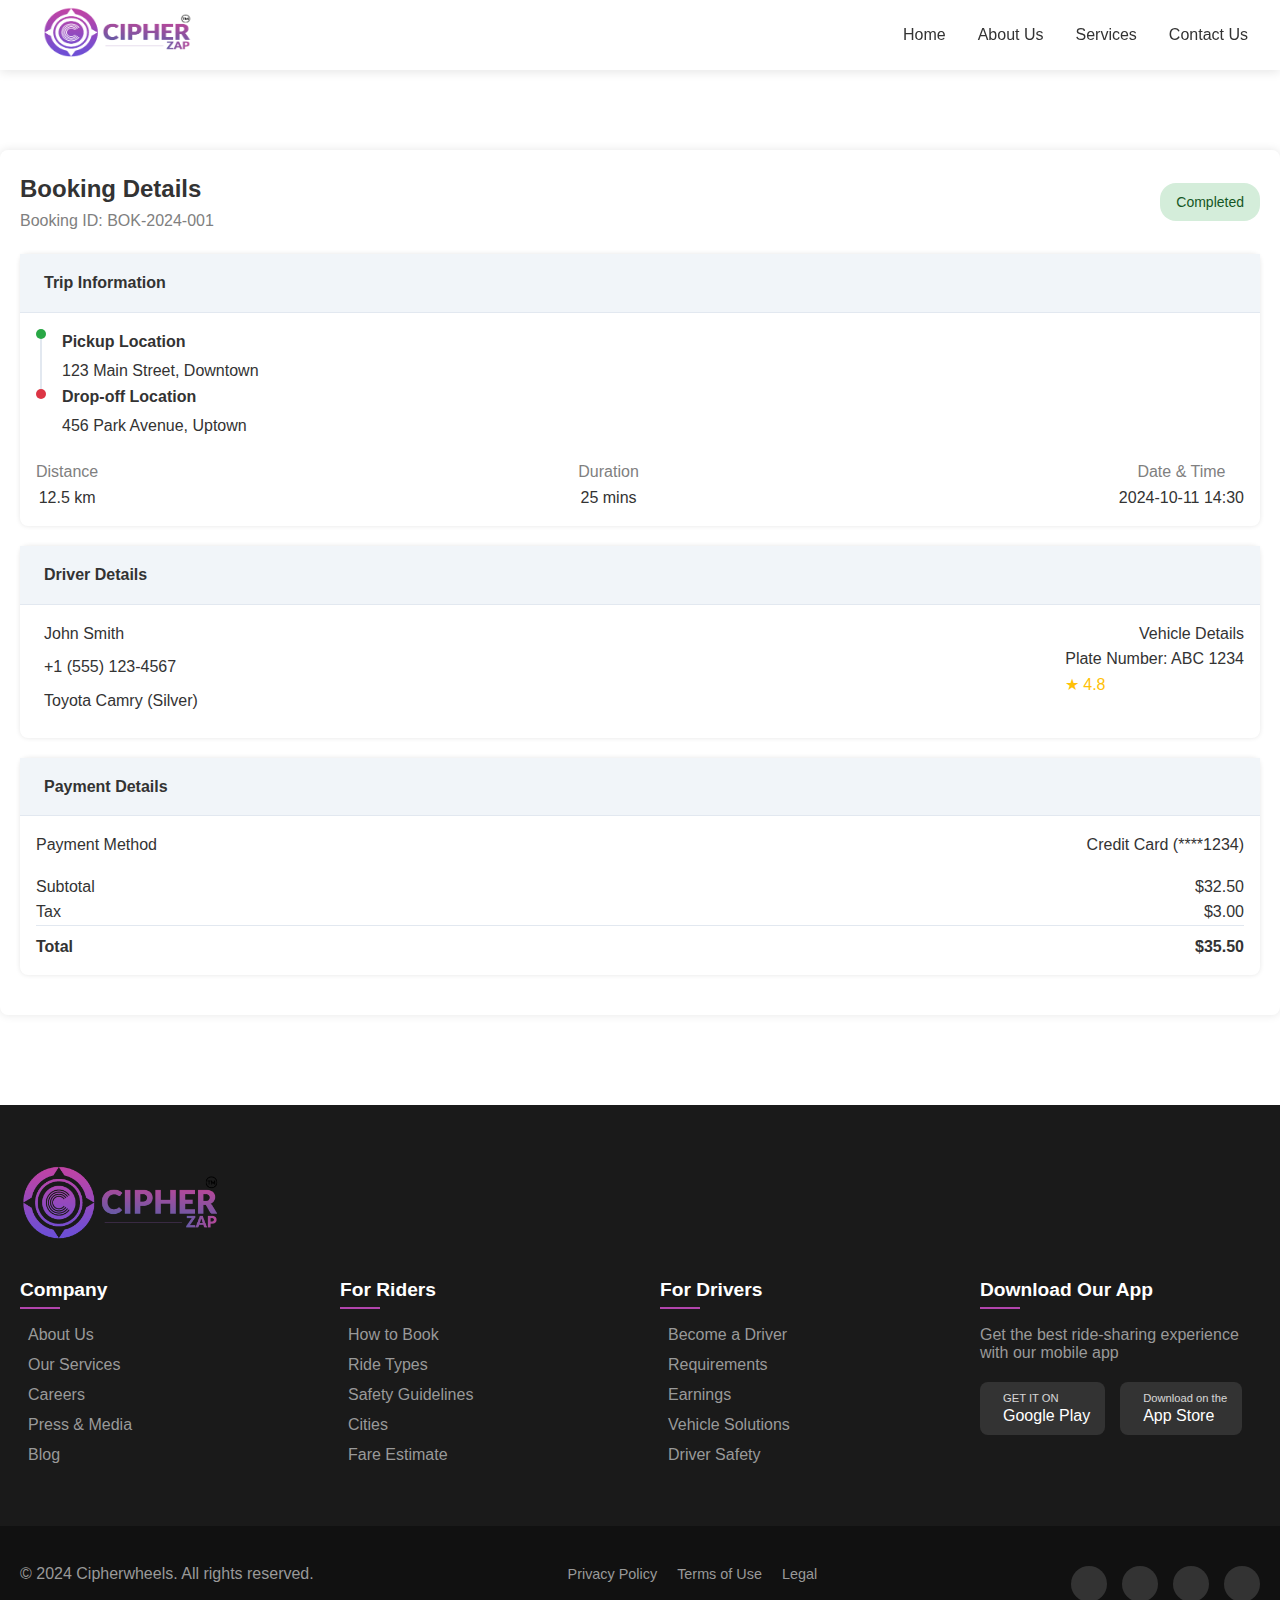
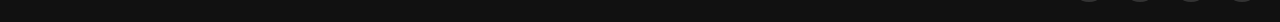
==== commit b3da2f87: "Update oderdetail.html" ====
--- a/oderdetail.html
+++ b/oderdetail.html
@@ -19,7 +19,7 @@
             </div>
 
             <div class="wheels-navbar-links">
-                <a href="#">Home</a>
+                <a href="index.html">Home</a>
                 <a href="index.html#about-us">About Us</a>
                 <a href="index.html#services">Services</a>
                 <a href="contact.html">Contact Us</a>
@@ -279,4 +279,4 @@
     </script>
     <!-- navbar section -->
 </body>
-</html>+</html>
--- a/styles.css
+++ b/styles.css
@@ -27,7 +27,7 @@
 }
 
 .wheels-navbar-container {
-    max-width: 1400px;
+    max-width: 1420px;
     margin: 0 auto;
     padding: 0 2rem;
     display: flex;
@@ -468,7 +468,7 @@
 }
 
 .about-us-wheel-container {
-    max-width: 1400px;
+    max-width: 1350px;
     margin: 0 auto;
     padding: 0 30px;
 }
@@ -664,7 +664,7 @@
     }
 
     .about-us-wheel-feature-item {
-        justify-content: center;
+        justify-content: flex-start;
     }
 }
 
@@ -697,87 +697,98 @@
 /* about section */
 
 /* review section */
-.wheels-cus-review-section {
-    max-width: 100%;
-    padding: 60px 20px;
-    background: linear-gradient(135deg, #442c47, #721081);
-}
-.wheels-cus-review-container {
-    max-width: 1400px;
-    margin: 0 auto;
-    overflow: hidden;
-}
-.wheels-cus-review-slider {
-    display: flex;
-    transition: transform 0.3s ease;
-    cursor: grab;
-}
-.wheels-cus-review-slider:active {
-    cursor: grabbing;
-}
-.wheels-cus-review-card {
-    flex: 0 0 300px;
-    margin-right: 20px;
-    background-color: white;
-    border-radius: 15px;
-    box-shadow: 0 10px 20px rgba(0, 0, 0, 0.1);
-    padding: 25px;
-    transition: transform 0.3s ease, box-shadow 0.3s ease;
-}
-.wheels-cus-review-card:hover {
-    transform: translateY(-5px);
-    box-shadow: 0 15px 30px rgba(0, 0, 0, 0.2);
-}
-.wheels-cus-review-card img {
-    width: 80px;
-    height: 80px;
-    border-radius: 50%;
-    object-fit: cover;
-    margin-bottom: 15px;
-    border: 3px solid #7b1fa2;
-}
-.wheels-cus-review-card h3 {
-    margin: 0 0 10px 0;
-    color: #4a148c;
-    font-size: 1.2em;
-}
-.wheels-cus-review-card p {
-    color: #666;
-    font-size: 0.9em;
-    line-height: 1.6;
-}
-.wheels-cus-stars {
-    color: #ffd700;
-    font-size: 1.2em;
-    margin-bottom: 10px;
-}
-.wheels-cus-section-title {
-    text-align: center;
-    color: white;
-    font-size: 2.5em;
-    margin-bottom: 40px;
-    text-shadow: 2px 2px 4px rgba(0,0,0,0.1);
-}
-.wheels-cus-nav-buttons {
-    display: flex;
-    justify-content: center;
-    margin-top: 30px;
-}
-.wheels-cus-nav-button {
-    background-color: white;
-    border: none;
-    color: #4a148c;
-    font-size: 1.5em;
-    padding: 10px 20px;
-    margin: 0 10px;
-    border-radius: 25px;
-    cursor: pointer;
-    transition: background-color 0.3s ease, transform 0.3s ease;
-}
-.wheels-cus-nav-button:hover {
-    background-color: #f3e5f5;
-    transform: scale(1.05);
-}
+     /* review section */
+     .wheels-cus-review-section {
+        max-width: 100%;
+        padding: 60px 20px;
+        background: linear-gradient(135deg, #442c47, #721081);
+    }
+    .wheels-cus-review-container {
+        max-width: 1300px;
+        margin: 0 auto;
+        overflow: hidden;
+    }
+    .wheels-cus-review-slider {
+        display: flex;
+        transition: transform 0.3s ease;
+        cursor: grab;
+    }
+    .wheels-cus-review-slider:active {
+        cursor: grabbing;
+    }
+    .wheels-cus-review-card {
+        flex: 0 0 300px;
+        margin-right: 20px;
+        background-color: white;
+        border-radius: 15px;
+        box-shadow: 0 10px 20px rgba(0, 0, 0, 0.1);
+        padding: 25px;
+        transition: transform 0.3s ease, box-shadow 0.3s ease;
+    }
+    .wheels-cus-review-card:hover {
+        transform: translateY(-5px);
+        box-shadow: 0 15px 30px rgba(0, 0, 0, 0.2);
+    }
+    .wheels-cus-review-card img {
+        width: 80px;
+        height: 80px;
+        border-radius: 50%;
+        object-fit: cover;
+        margin-bottom: 15px;
+        border: 3px solid #7b1fa2;
+    }
+    .wheels-cus-review-card h3 {
+        margin: 0 0 10px 0;
+        color: #4a148c;
+        font-size: 1.2em;
+    }
+    .wheels-cus-review-card p {
+        color: #666;
+        font-size: 0.9em;
+        line-height: 1.6;
+    }
+    .wheels-cus-stars {
+        color: #ffd700;
+        font-size: 1.2em;
+        margin-bottom: 10px;
+    }
+    .wheels-cus-section-title {
+        text-align: center;
+        color: white;
+        font-size: 2.5em;
+        margin-bottom: 40px;
+        text-shadow: 2px 2px 4px rgba(0,0,0,0.1);
+    }
+    .wheels-cus-nav-buttons {
+        display: flex;
+        justify-content: center;
+        margin-top: 30px;
+    }
+    .wheels-cus-nav-button {
+        background-color: white;
+        border: none;
+        color: #4a148c;
+        font-size: 1.5em;
+        padding: 10px 20px;
+        margin: 0 10px;
+        border-radius: 25px;
+        cursor: pointer;
+        transition: background-color 0.3s ease, transform 0.3s ease;
+    }
+    .wheels-cus-nav-button:hover {
+        background-color: #f3e5f5;
+        transform: scale(1.05);
+    }
+
+    @media (max-width: 768px) {
+.wheels-cus-nav-buttons{
+    display: none;
+}
+    }
+
+
+    
+    /* review section */
 /* review section */
 
 
@@ -789,7 +800,7 @@
 }
 
 .vehicle-modal-container {
-    max-width: 1400px;
+    max-width: 1350px;
     margin: 0 auto;
     padding: 0 20px;
 }
@@ -955,7 +966,7 @@
 } */
 
 .cipher-wheels-services-section {
-    max-width: 1400px;
+    max-width: 1350px;
     margin: 0 auto;
 
     padding: 80px 20px;
@@ -1048,7 +1059,7 @@
 
 /* blog section */
 .blog-section {
-    max-width: 1400px;
+    max-width: 1350px;
     margin: 40px auto;
     padding: 0 20px;
     margin-top: 80px;
@@ -1688,8 +1699,8 @@
 
 .order-detail-container {
     width: 100%;
-    max-width: 600px;
-    padding: 20px;
+    max-width: 1350px;
+    padding: 30px;
 }
 
 .order-detail-card {
@@ -1785,7 +1796,7 @@
 
 }
 .booking-detail-container {
-    max-width: 800px;
+    max-width: 1300px;
     margin: 20px auto;
     margin-bottom: 90px;
     margin-top: 150px;
@@ -1957,4 +1968,4 @@
     padding-top: 8px;
   }
 
-/* oder detail us */+/* oder detail us */
